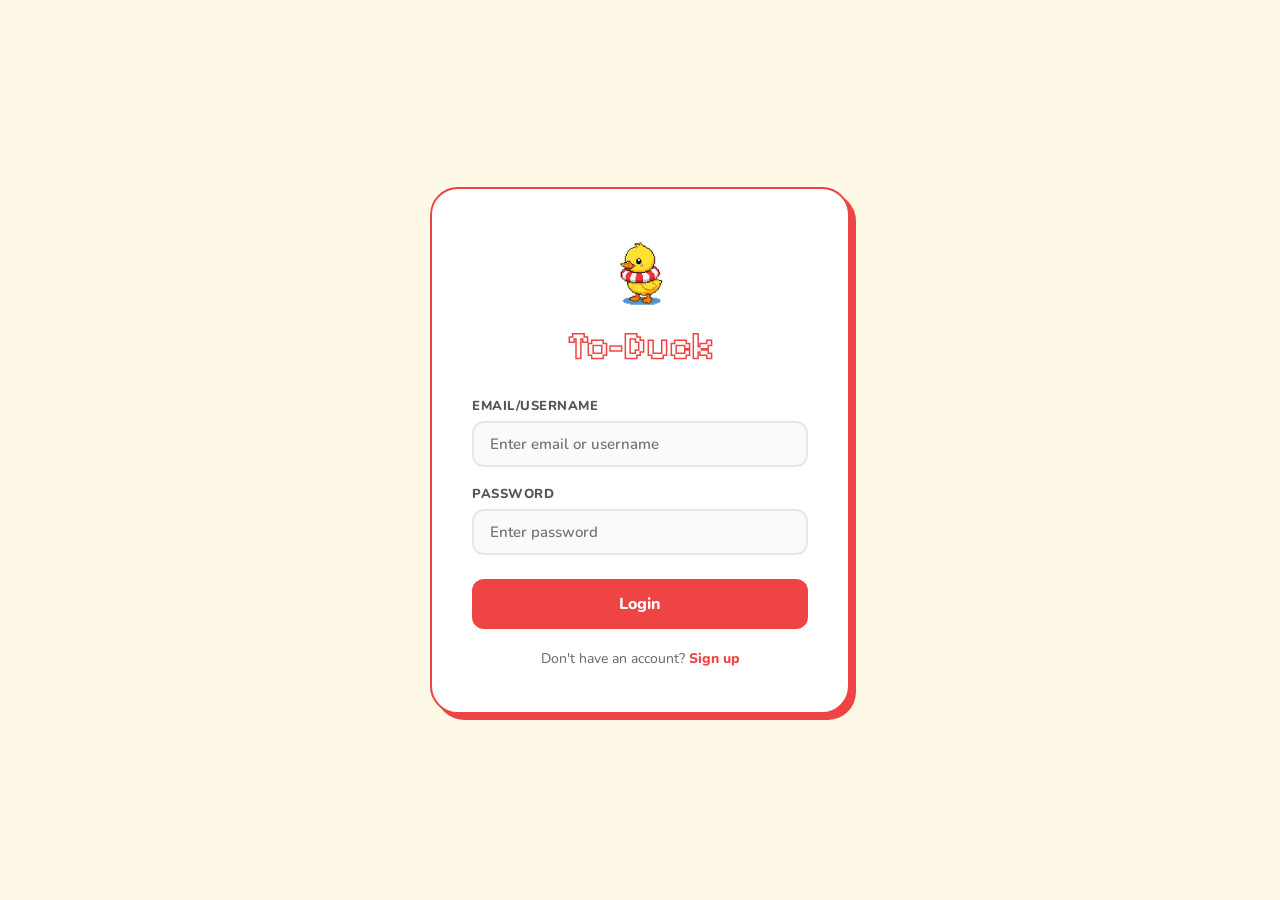
==== login.html @ 5637e09a "perbaiki code" ====
<!DOCTYPE html>
<html lang="id">
<head>
  <meta charset="UTF-8">
  <meta name="viewport" content="width=device-width, initial-scale=1.0">
  <title>To-Duck – Login</title>
  <link rel="stylesheet" href="style.css">
</head>
<body class="auth-page">

  <div class="auth-card" id="auth-card">
    <div class="auth-logo">
      <!-- Ganti emoji dengan asset bebek jika ingin menggunakan gambar -->
      <!-- <img src="../assets/duck.png" width="80" height="80" alt="To-Duck Mascot"> -->
      <img src="assets/duck.png" width="80" height="80" alt="To-Duck Mascot" onerror="this.outerHTML='<div class=\'duck-emoji\'>🐥</div>'">
      <span class="auth-title">To-Duck</span>
    </div>

    <!-- LOGIN FORM -->
    <div id="login-form">
      <div class="form-group">
        <label>Email/Username</label>
        <input type="text" class="form-input" id="login-email" placeholder="Enter email or username">
      </div>
      <div class="form-group">
        <label>Password</label>
        <input type="password" class="form-input" id="login-pass" placeholder="Enter password">
      </div>
      <button class="btn-primary" onclick="doLogin()">Login</button>
      <div class="auth-footer">
        Don't have an account? <span class="auth-link" onclick="showRegister()">Sign up</span>
      </div>
    </div>

    <!-- REGISTER FORM -->
    <div id="register-form" style="display:none;">
      <div class="form-group">
        <label>Full Name</label>
        <input type="text" class="form-input" id="reg-name" placeholder="Enter full name">
      </div>
      <div class="form-group">
        <label>Email</label>
        <input type="email" class="form-input" id="reg-email" placeholder="Enter email">
      </div>
      <div class="form-group">
        <label>Password</label>
        <input type="password" class="form-input" id="reg-pass" placeholder="Create password">
      </div>
      <div class="form-group">
        <label>Confirm Password</label>
        <input type="password" class="form-input" id="reg-pass2" placeholder="Confirm password">
      </div>
      <button class="btn-primary" onclick="doRegister()">Sign up</button>
      <div class="auth-footer">
        Already have an account? <span class="auth-link" onclick="showLogin()">Login</span>
      </div>
    </div>
  </div>

  <div class="toast" id="toast"></div>

  <script>
    function showToast(msg) {
      const t = document.getElementById('toast');
      t.textContent = msg;
      t.classList.add('show');
      setTimeout(() => t.classList.remove('show'), 2500);
    }

    function showRegister() {
      document.getElementById('login-form').style.display = 'none';
      document.getElementById('register-form').style.display = 'block';
    }

    function showLogin() {
      document.getElementById('register-form').style.display = 'none';
      document.getElementById('login-form').style.display = 'block';
    }

    function doLogin() {
      const email = document.getElementById('login-email').value.trim();
      const pass  = document.getElementById('login-pass').value.trim();
      if (!email || !pass) { showToast('Please fill in all fields.'); return; }
      const users = JSON.parse(localStorage.getItem('toduck_users') || '[]');
      const user  = users.find(u => (u.email === email || u.username === email) && u.password === pass);
      if (!user && users.length > 0) { showToast('Invalid email or password.'); return; }
      const activeUser = user || { name: email, email: email, username: email };
      localStorage.setItem('toduck_active', JSON.stringify(activeUser));
      showToast('Login successful.');
      setTimeout(() => window.location.href = 'index.html', 800);
    }

    function doRegister() {
      const name  = document.getElementById('reg-name').value.trim();
      const email = document.getElementById('reg-email').value.trim();
      const pass  = document.getElementById('reg-pass').value.trim();
      const pass2 = document.getElementById('reg-pass2').value.trim();
      if (!name || !email || !pass || !pass2) { showToast('Please fill in all fields.'); return; }
      if (pass !== pass2) { showToast('Passwords do not match.'); return; }
      const users = JSON.parse(localStorage.getItem('toduck_users') || '[]');
      if (users.find(u => u.email === email)) { showToast('This email is already registered.'); return; }
      const newUser = { name, email, username: email, password: pass };
      users.push(newUser);
      localStorage.setItem('toduck_users', JSON.stringify(users));
      localStorage.setItem('toduck_active', JSON.stringify(newUser));
      showToast('Your account has been created successfully!');
      setTimeout(() => window.location.href = 'index.html', 800);
    }

    document.addEventListener('keydown', e => {
      if (e.key === 'Enter') {
        const regVisible = document.getElementById('register-form').style.display !== 'none';
        if (regVisible) doRegister(); else doLogin();
      }
    });

    if (localStorage.getItem('toduck_active')) {
      window.location.href = 'index.html';
    }
  </script>
</body>
</html>
---- style.css ----
/* css/style.css */

@import url('https://fonts.googleapis.com/css2?family=Fredoka+One&family=Nunito:wght@400;600;700;800;900&family=Pixelify+Sans:wght@400;700&display=swap');

:root {
  --yellow: #FDE047;
  --yellow-dark: #EED241;
  --yellow-light: #FEF9E7;
  --red: #EF4444;
  --red-dark: #DC2626;
  --orange: #F97316;
  --orange-light: #FDBA74;
  --blue: #3B82F6;
  --blue-light: #93C5FD;
  --white: #FFFFFF;
  --black: #111111;
  --grey: #A3A3A3;
  --grey-light: #F3F4F6;
  --sidebar-w: 230px;
  --radius: 20px;
  --border: 2px solid var(--red);
}

* { margin: 0; padding: 0; box-sizing: border-box; }

body {
  font-family: 'Nunito', sans-serif;
  background: var(--yellow-light);
  min-height: 100vh;
  display: flex;
  overflow-y: auto;
}

/* ── SIDEBAR ── */
.sidebar {
  width: var(--sidebar-w);
  background: var(--yellow);
  display: flex;
  flex-direction: column;
  flex-shrink: 0;
  z-index: 20;
  border-right: 2px solid rgba(231,55,63,0.15);
  transition: width 0.3s ease;
}

.sidebar.collapsed {
  width: 76px;
}

.sidebar.collapsed .logo-text,
.sidebar.collapsed .nav-text,
.sidebar.collapsed #sidebar-name {
  display: none;
}

.sidebar.collapsed .logo-area {
  padding: 22px 0 10px;
  justify-content: center;
}

.sidebar.collapsed .nav-item {
  justify-content: center;
  padding: 13px 0;
}

.sidebar.collapsed .profile-btn {
  justify-content: center;
}

.logo-area {
  padding: 22px 20px 10px;
  display: flex;
  align-items: center;
  gap: 10px;
}

.logo-duck { font-size: 32px; }

.logo-text {
  font-family: 'Pixelify Sans', monospace;
  font-size: 22px;
  color: #fff;
  font-weight: 700;
  -webkit-text-stroke: 1.2px var(--red);
  text-shadow: 2px 2px 0 #fff, -1px -1px 0 #fff;
  letter-spacing: 1px;
}

.nav {
  list-style: none;
  margin-top: 14px;
  flex: 1;
}

.nav-item {
  display: flex;
  align-items: center;
  gap: 12px;
  padding: 13px 20px;
  font-weight: 700;
  font-size: 14px;
  color: var(--black);
  cursor: pointer;
  transition: background .15s;
  border-left: 4px solid transparent;
}

.nav-item svg { flex-shrink: 0; opacity: .7; }

.nav-item:hover { background: var(--yellow-dark); }

.nav-item.active {
  background: var(--yellow-dark);
  border-left-color: var(--red);
  color: var(--red);
}

.nav-item.active svg { opacity: 1; stroke: var(--red); }

.sidebar-bottom {
  padding: 16px 20px;
  display: flex;
  flex-direction: column;
  gap: 10px;
  border-top: 2px dashed rgba(0,0,0,.1);
}

.profile-btn {
  display: flex;
  align-items: center;
  gap: 10px;
  cursor: pointer;
  padding: 8px 10px;
  border-radius: 12px;
  transition: background .15s;
  font-weight: 700;
  font-size: 13px;
  color: var(--black);
}

.profile-btn:hover { background: var(--yellow-dark); }

.avatar {
  width: 34px;
  height: 34px;
  background: var(--red);
  border-radius: 50%;
  display: flex;
  align-items: center;
  justify-content: center;
  color: #fff;
  font-size: 16px;
  border: 2px solid #991B1B;
  box-shadow: inset 0 0 0 2px #fff;
  flex-shrink: 0;
}

/* ── MAIN ── */
.main {
  flex: 1;
  display: flex;
  flex-direction: column;
}

/* ── WIDGET ── */
.widget {
  background: #fff;
  border: var(--border);
  border-radius: var(--radius);
  overflow: hidden;
}

/* ── PAGE VISIBILITY ── */
.page { display: none; width: 100%; height: 100%; overflow-y: auto; }
.page.active { display: flex; flex-direction: column; }

/* ==============================
   LOGIN PAGE
   ============================== */
body.auth-page {
  justify-content: center;
  align-items: center;
  background: var(--yellow-light);
}

.auth-card {
  background: #fff;
  border: var(--border);
  border-radius: 28px;
  width: 420px;
  padding: 44px 40px;
  box-shadow: 6px 6px 0 var(--red);
}

.auth-logo {
  text-align: center;
  margin-bottom: 28px;
}

.auth-logo .duck-emoji { font-size: 52px; }

.auth-logo .auth-title {
  font-family: 'Pixelify Sans', monospace;
  font-size: 38px;
  font-weight: 700;
  color: #fff;
  -webkit-text-stroke: 1.5px var(--red);
  text-shadow: 2px 2px 0 #fff;
  display: block;
  margin-top: 4px;
}

.form-group {
  display: flex;
  flex-direction: column;
  gap: 6px;
  margin-bottom: 18px;
}

.form-group label {
  font-weight: 800;
  font-size: 13px;
  color: #555;
  text-transform: uppercase;
  letter-spacing: .5px;
}

.form-input {
  padding: 12px 16px;
  border: 2px solid #E5E7EB;
  border-radius: 12px;
  font-size: 15px;
  font-family: 'Nunito', sans-serif;
  outline: none;
  transition: border-color .2s;
  background: var(--yellow-light);
}

.form-input:focus { border-color: var(--red); background: #fff; }

.btn-primary {
  width: 100%;
  padding: 14px;
  background: var(--red);
  color: #fff;
  border: none;
  border-radius: 12px;
  font-weight: 800;
  font-size: 16px;
  font-family: 'Nunito', sans-serif;
  cursor: pointer;
  transition: background .2s, transform .1s;
  margin-top: 6px;
}

.btn-primary:hover { background: var(--red-dark); }
.btn-primary:active { transform: scale(.98); }

.auth-footer {
  margin-top: 20px;
  text-align: center;
  font-size: 14px;
  color: #666;
}

.auth-link { color: var(--red); font-weight: 800; text-decoration: none; cursor: pointer; }
.auth-link:hover { text-decoration: underline; }

/* ==============================
   DASHBOARD PAGE
   ============================== */
.dashboard-grid {
  display: grid;
  grid-template-columns: minmax(320px, 420px) 1fr;
  grid-template-rows: auto 1fr;
  gap: 28px;
  padding: 32px 40px;
  flex: 1;
}

/* Calendar */
.cal-header {
  background: var(--red);
  color: #fff;
  padding: 16px 24px;
  font-size: 20px;
  font-weight: 800;
  letter-spacing: 2px;
  display: flex;
  justify-content: space-between;
  align-items: center;
}

.cal-nav { background: none; border: none; color: #fff; font-size: 20px; cursor: pointer; padding: 0 4px; }

.cal-body { padding: 16px 20px 20px; }

.cal-days-row, .cal-week {
  display: grid;
  grid-template-columns: repeat(7, 1fr);
  text-align: center;
}

.cal-days-row {
  color: var(--red);
  font-weight: 800;
  font-size: 12px;
  padding-bottom: 10px;
  border-bottom: 2px solid var(--red);
  margin-bottom: 4px;
}

.cal-week { border-bottom: 1.5px solid #fee2e2; padding: 8px 0; }
.cal-week:last-child { border-bottom: none; }

.cal-cell {
  font-size: 13px;
  font-weight: 700;
  color: #333;
  padding: 4px 2px;
  border-radius: 50%;
  cursor: pointer;
  transition: background .15s;
  line-height: 24px;
  width: 28px;
  height: 28px;
  margin: 0 auto;
  display: flex;
  align-items: center;
  justify-content: center;
}

.cal-cell:hover { background: #fee2e2; }
.cal-cell.sun { color: var(--red); }
.cal-cell.muted { color: var(--grey); }
.cal-cell.today { background: var(--red); color: #fff !important; border-radius: 50%; }
.cal-cell.selected { background: var(--yellow); border-radius: 50%; }
.cal-cell.today.selected { background: var(--red); color: #fff !important; }

/* Task Widget */
.task-widget-header {
  padding: 20px 28px 14px;
  border-bottom: var(--border);
  display: flex;
  justify-content: space-between;
  align-items: center;
}

.task-widget-date {
  font-size: 22px;
  font-weight: 900;
  color: var(--red);
}

.btn-add-sm {
  background: var(--red);
  color: #fff;
  border: none;
  border-radius: 10px;
  padding: 8px 16px;
  font-weight: 800;
  font-size: 13px;
  font-family: 'Nunito', sans-serif;
  cursor: pointer;
  display: flex;
  align-items: center;
  gap: 6px;
  transition: background .15s;
}

.btn-add-sm:hover { background: var(--red-dark); }

.task-list-body {
  padding: 16px 28px;
  display: flex;
  flex-direction: column;
  gap: 14px;
  max-height: 260px;
  overflow-y: auto;
}

.task-row {
  display: flex;
  align-items: center;
  gap: 14px;
}

.task-time {
  color: var(--red);
  font-weight: 800;
  font-size: 14px;
  width: 52px;
  flex-shrink: 0;
}

.task-bar {
  width: 5px;
  height: 26px;
  background: var(--blue-light);
  border-radius: 4px;
  flex-shrink: 0;
}

.task-name-text {
  flex: 1;
  font-weight: 700;
  font-size: 15px;
  color: #333;
}

.task-name-text.done { text-decoration: line-through; color: var(--grey); }

.task-check {
  width: 26px;
  height: 26px;
  border: 2px solid var(--red);
  border-radius: 8px;
  cursor: pointer;
  display: flex;
  align-items: center;
  justify-content: center;
  flex-shrink: 0;
  transition: background .15s;
}

.task-check.checked { background: var(--red); }
.task-check.checked::after { content: '✓'; color: #fff; font-size: 14px; font-weight: 900; }

.task-delete {
  background: none;
  border: none;
  cursor: pointer;
  color: var(--grey);
  font-size: 16px;
  padding: 0 4px;
  opacity: 0;
  transition: opacity .15s;
}

.task-row:hover .task-delete { opacity: 1; }

/* Pomodoro mini widget */
.pomo-mini {
  display: flex;
  flex-direction: column;
  align-items: center;
  justify-content: center;
  padding: 24px;
  position: relative;
  cursor: pointer;
}

.pomo-mini-expand {
  position: absolute;
  top: 14px;
  right: 14px;
  background: none;
  border: none;
  cursor: pointer;
  color: #555;
  font-size: 18px;
}

.pomo-ring {
  width: 190px;
  height: 190px;
  border-radius: 50%;
  background: repeating-conic-gradient(var(--yellow) 0deg, var(--yellow) 4deg, transparent 4deg, transparent 6deg);
  display: flex;
  align-items: center;
  justify-content: center;
  position: relative;
  margin-bottom: 20px;
}

.pomo-ring::before {
  content: '';
  position: absolute;
  width: 152px;
  height: 152px;
  background: #fff;
  border-radius: 50%;
}

.pomo-time {
  position: relative;
  z-index: 1;
  font-size: 34px;
  font-weight: 800;
  color: var(--black);
  letter-spacing: 1px;
}

.pomo-controls {
  display: flex;
  align-items: center;
  gap: 14px;
}

.btn-pomo-play {
  width: 46px;
  height: 46px;
  background: var(--orange);
  border-radius: 50%;
  border: none;
  cursor: pointer;
  display: flex;
  align-items: center;
  justify-content: center;
  box-shadow: 0 3px 8px rgba(249,115,22,.3);
}

.btn-pomo-play::after {
  content: '';
  width: 0; height: 0;
  border-top: 9px solid transparent;
  border-bottom: 9px solid transparent;
  border-left: 14px solid #fff;
  margin-left: 3px;
}

.btn-pomo-play.paused::after {
  content: '⏸';
  border: none;
  color: #fff;
  font-size: 18px;
  margin-left: 0;
}

.btn-pomo-reset {
  width: 34px;
  height: 34px;
  background: var(--orange-light);
  border-radius: 50%;
  border: none;
  cursor: pointer;
  color: #fff;
  font-size: 18px;
  font-weight: 900;
}

/* Duck area */
.duck-area {
  position: relative;
  display: flex;
  justify-content: flex-end;
  align-items: flex-end;
  padding: 10px 20px 20px 0;
}

.duck-speech {
  position: absolute;
  top: 20px;
  left: 20px;
  background: #fff;
  border: 2px solid var(--blue-light);
  border-radius: 20px;
  padding: 12px 18px;
  font-weight: 700;
  font-size: 14px;
  color: #333;
  max-width: 200px;
  box-shadow: 3px 3px 0 rgba(147,197,253,.4);
}

.duck-speech::after {
  content: '';
  position: absolute;
  bottom: -12px;
  right: 30px;
  width: 12px;
  height: 12px;
  background: #fff;
  border-right: 2px solid var(--blue-light);
  border-bottom: 2px solid var(--blue-light);
  transform: rotate(45deg);
}

.duck-img { font-size: 80px; filter: drop-shadow(0 4px 8px rgba(0,0,0,.15)); }

/* ==============================
   TO-DO LIST PAGE
   ============================== */
.todo-page { padding: 32px 40px; flex: 1; overflow-y: auto; }

.todo-page-header {
  display: flex;
  justify-content: space-between;
  align-items: center;
  margin-bottom: 28px;
}

.todo-page-title {
  font-size: 28px;
  font-weight: 900;
  color: var(--black);
}

.todo-page-title span { color: var(--red); }

.project-tabs {
  display: flex;
  gap: 10px;
  margin-bottom: 24px;
  flex-wrap: wrap;
}

.project-tab {
  padding: 8px 18px;
  border-radius: 30px;
  border: 2px solid var(--red);
  font-weight: 800;
  font-size: 13px;
  cursor: pointer;
  transition: all .15s;
  background: #fff;
  color: var(--red);
}

.project-tab:hover, .project-tab.active {
  background: var(--red);
  color: #fff;
}

.btn-new-project {
  padding: 8px 16px;
  border-radius: 30px;
  border: 2px dashed var(--grey);
  font-weight: 700;
  font-size: 13px;
  cursor: pointer;
  background: transparent;
  color: var(--grey);
  font-family: 'Nunito', sans-serif;
  transition: all .15s;
}

.btn-new-project:hover { border-color: var(--red); color: var(--red); }

/* Section groups */
.todo-section { margin-bottom: 28px; }

.todo-section-label {
  font-size: 13px;
  font-weight: 900;
  color: var(--grey);
  text-transform: uppercase;
  letter-spacing: 1px;
  margin-bottom: 12px;
  display: flex;
  align-items: center;
  gap: 10px;
}

.todo-section-label::after {
  content: '';
  flex: 1;
  height: 1.5px;
  background: #E5E7EB;
}

.todo-item {
  display: flex;
  align-items: center;
  gap: 14px;
  padding: 13px 18px;
  background: #fff;
  border: 2px solid #F3F4F6;
  border-radius: 14px;
  margin-bottom: 10px;
  transition: border-color .15s, box-shadow .15s;
}

.todo-item:hover {
  border-color: var(--red);
  box-shadow: 0 2px 8px rgba(239,68,68,.1);
}

.todo-check {
  width: 22px;
  height: 22px;
  border: 2px solid var(--red);
  border-radius: 6px;
  cursor: pointer;
  display: flex;
  align-items: center;
  justify-content: center;
  flex-shrink: 0;
  transition: background .15s;
}

.todo-check.done { background: var(--red); }
.todo-check.done::after { content: '✓'; color: #fff; font-size: 12px; font-weight: 900; }

.todo-item-text { flex: 1; font-weight: 700; font-size: 14px; color: #333; }
.todo-item-text.done { text-decoration: line-through; color: var(--grey); }

.todo-item-time {
  font-size: 12px;
  color: var(--grey);
  font-weight: 600;
}

.todo-item-project {
  font-size: 11px;
  padding: 3px 10px;
  border-radius: 20px;
  font-weight: 800;
}

.todo-delete {
  background: none;
  border: none;
  cursor: pointer;
  color: var(--grey);
  font-size: 16px;
  opacity: 0;
  transition: opacity .15s;
}

.todo-item:hover .todo-delete { opacity: 1; }

.btn-add-todo {
  width: 100%;
  padding: 13px;
  background: transparent;
  border: 2px dashed #D1D5DB;
  border-radius: 14px;
  font-weight: 700;
  font-size: 14px;
  font-family: 'Nunito', sans-serif;
  color: var(--grey);
  cursor: pointer;
  transition: all .15s;
  display: flex;
  align-items: center;
  justify-content: center;
  gap: 8px;
}

.btn-add-todo:hover { border-color: var(--red); color: var(--red); background: #fff5f5; }

/* ==============================
   POMODORO FULL PAGE
   ============================== */
.pomo-page {
  flex: 1;
  display: flex;
  justify-content: center;
  align-items: flex-start;
  padding: 32px 40px;
  overflow-y: auto;
}

.pomo-full-card {
  background: #fff;
  border: var(--border);
  border-radius: var(--radius);
  width: 100%;
  max-width: 700px;
  padding: 48px 60px;
  display: flex;
  flex-direction: column;
  align-items: center;
  position: relative;
}

.pomo-tabs {
  display: flex;
  gap: 8px;
  margin-bottom: 36px;
  background: var(--yellow-light);
  padding: 6px;
  border-radius: 30px;
  border: 2px solid var(--yellow-dark);
}

.pomo-tab {
  padding: 8px 22px;
  border-radius: 24px;
  font-weight: 800;
  font-size: 13px;
  cursor: pointer;
  border: none;
  background: transparent;
  font-family: 'Nunito', sans-serif;
  color: #777;
  transition: all .15s;
}

.pomo-tab.active { background: var(--red); color: #fff; }

.pomo-big-ring {
  width: 260px;
  height: 260px;
  border-radius: 50%;
  background: repeating-conic-gradient(var(--yellow) 0deg, var(--yellow) 4deg, transparent 4deg, transparent 6deg);
  display: flex;
  align-items: center;
  justify-content: center;
  position: relative;
  margin-bottom: 28px;
}

.pomo-big-ring::before {
  content: '';
  position: absolute;
  width: 210px;
  height: 210px;
  background: #fff;
  border-radius: 50%;
}

.pomo-big-time {
  position: relative;
  z-index: 1;
  font-size: 62px;
  font-weight: 800;
  color: var(--black);
  letter-spacing: 2px;
}

.pomo-big-controls {
  display: flex;
  align-items: center;
  gap: 18px;
  margin-bottom: 36px;
}

.btn-pomo-big-play {
  width: 72px;
  height: 72px;
  background: var(--orange);
  border-radius: 50%;
  border: none;
  cursor: pointer;
  display: flex;
  align-items: center;
  justify-content: center;
  box-shadow: 0 4px 12px rgba(249,115,22,.3);
  transition: transform .1s;
}

.btn-pomo-big-play:active { transform: scale(.94); }

.btn-pomo-big-play::after {
  content: '';
  width: 0; height: 0;
  border-top: 13px solid transparent;
  border-bottom: 13px solid transparent;
  border-left: 20px solid #fff;
  margin-left: 5px;
}

.btn-pomo-big-play.paused::after {
  content: '⏸';
  border: none;
  color: #fff;
  font-size: 26px;
  margin-left: 0;
}

.btn-pomo-big-reset {
  width: 52px;
  height: 52px;
  background: var(--orange-light);
  border-radius: 50%;
  border: none;
  cursor: pointer;
  color: #fff;
  font-size: 26px;
  font-weight: 900;
  display: flex;
  align-items: center;
  justify-content: center;
}

/* Duck bubble in pomo */
.pomo-duck-area {
  display: flex;
  align-items: flex-end;
  gap: 12px;
  margin-bottom: 36px;
}

.pomo-duck-emoji { font-size: 52px; }

.pomo-thought {
  background: #fff;
  border: 2px solid var(--blue-light);
  border-radius: 20px;
  padding: 10px 18px;
  font-weight: 700;
  font-size: 14px;
  color: #333;
  position: relative;
  max-width: 200px;
  text-align: center;
}

.pomo-thought::before {
  content: '';
  position: absolute;
  left: -12px;
  bottom: 14px;
  width: 12px;
  height: 12px;
  background: #fff;
  border-left: 2px solid var(--blue-light);
  border-bottom: 2px solid var(--blue-light);
  transform: rotate(45deg);
}

/* Task picker in pomo */
.pomo-tasks-area {
  width: 100%;
  border-top: 2px dashed #E5E7EB;
  padding-top: 28px;
}

.pomo-tasks-label {
  font-weight: 900;
  font-size: 16px;
  color: var(--black);
  margin-bottom: 14px;
}

.pomo-task-pick {
  display: flex;
  align-items: center;
  gap: 12px;
  padding: 12px 16px;
  background: var(--yellow-light);
  border: 2px solid transparent;
  border-radius: 12px;
  cursor: pointer;
  margin-bottom: 8px;
  transition: all .15s;
  font-weight: 700;
  font-size: 14px;
}

.pomo-task-pick:hover { border-color: var(--red); background: #fff; }
.pomo-task-pick.selected { border-color: var(--red); background: #fff5f5; }

.pomo-task-dot {
  width: 10px;
  height: 10px;
  border-radius: 50%;
  background: var(--grey);
  flex-shrink: 0;
}

.pomo-task-pick.selected .pomo-task-dot { background: var(--red); }

/* ==============================
   SETTINGS PAGE
   ============================== */
.settings-page {
  flex: 1;
  padding: 32px 40px;
  overflow-y: auto;
}

.settings-title {
  font-size: 26px;
  font-weight: 900;
  color: var(--black);
  margin-bottom: 28px;
}

.settings-section {
  background: #fff;
  border: var(--border);
  border-radius: var(--radius);
  padding: 28px 32px;
  margin-bottom: 20px;
}

.settings-section-title {
  font-size: 15px;
  font-weight: 900;
  color: var(--red);
  text-transform: uppercase;
  letter-spacing: 1px;
  margin-bottom: 20px;
  padding-bottom: 12px;
  border-bottom: 2px dashed #fee2e2;
}

.settings-row {
  display: flex;
  flex-direction: column;
  gap: 6px;
  margin-bottom: 18px;
}

.settings-row:last-child { margin-bottom: 0; }

.settings-row label {
  font-weight: 800;
  font-size: 13px;
  color: #555;
  text-transform: uppercase;
  letter-spacing: .4px;
}

.settings-input {
  padding: 11px 16px;
  border: 2px solid #E5E7EB;
  border-radius: 12px;
  font-size: 15px;
  font-family: 'Nunito', sans-serif;
  outline: none;
  transition: border-color .2s;
  background: var(--yellow-light);
  max-width: 400px;
}

.settings-input:focus { border-color: var(--red); background: #fff; }

.btn-save {
  padding: 11px 28px;
  background: var(--red);
  color: #fff;
  border: none;
  border-radius: 12px;
  font-weight: 800;
  font-size: 14px;
  font-family: 'Nunito', sans-serif;
  cursor: pointer;
  transition: background .15s;
  margin-top: 6px;
}

.btn-save:hover { background: var(--red-dark); }

.btn-logout {
  padding: 11px 28px;
  background: transparent;
  color: var(--red);
  border: 2px solid var(--red);
  border-radius: 12px;
  font-weight: 800;
  font-size: 14px;
  font-family: 'Nunito', sans-serif;
  cursor: pointer;
  transition: all .15s;
}

.btn-logout:hover { background: var(--red); color: #fff; }

/* ==============================
   MODAL (Add Task / Add Project)
   ============================== */
.modal-overlay {
  display: none;
  position: fixed;
  inset: 0;
  background: rgba(0,0,0,.35);
  z-index: 100;
  justify-content: center;
  align-items: center;
}

.modal-overlay.open { display: flex; }

.modal-card {
  background: #fff;
  border: var(--border);
  border-radius: var(--radius);
  padding: 32px;
  width: 420px;
  box-shadow: 6px 6px 0 var(--red);
  animation: popIn .2s ease;
}

@keyframes popIn {
  from { transform: scale(.9); opacity: 0; }
  to { transform: scale(1); opacity: 1; }
}

.modal-title {
  font-size: 20px;
  font-weight: 900;
  color: var(--black);
  margin-bottom: 20px;
}

.modal-input {
  width: 100%;
  padding: 12px 16px;
  border: 2px solid #E5E7EB;
  border-radius: 12px;
  font-size: 15px;
  font-family: 'Nunito', sans-serif;
  outline: none;
  transition: border-color .2s;
  margin-bottom: 14px;
}

.modal-input:focus { border-color: var(--red); }

.modal-row {
  display: flex;
  gap: 10px;
  margin-bottom: 14px;
}

.modal-row .modal-input { margin-bottom: 0; }

.modal-actions {
  display: flex;
  justify-content: flex-end;
  gap: 10px;
  margin-top: 8px;
}

.btn-cancel {
  padding: 10px 22px;
  background: #F3F4F6;
  border: none;
  border-radius: 10px;
  font-weight: 700;
  font-size: 14px;
  font-family: 'Nunito', sans-serif;
  cursor: pointer;
  color: #555;
}

.btn-cancel:hover { background: #E5E7EB; }

.select-input {
  width: 100%;
  padding: 12px 16px;
  border: 2px solid #E5E7EB;
  border-radius: 12px;
  font-size: 15px;
  font-family: 'Nunito', sans-serif;
  outline: none;
  background: #fff;
  margin-bottom: 14px;
  cursor: pointer;
}

.select-input:focus { border-color: var(--red); }

/* Color dot badges */
.color-dot {
  display: inline-block;
  width: 10px;
  height: 10px;
  border-radius: 50%;
  margin-right: 6px;
}

/* Scrollbar */
::-webkit-scrollbar { width: 6px; }
::-webkit-scrollbar-track { background: transparent; }
::-webkit-scrollbar-thumb { background: #E5E7EB; border-radius: 3px; }

/* Toast
.toast {
  position: fixed;
  box-shadow: 0 8px 20px rgba(0,0,0,0.2);
  top: 20px;
  left: 50%;
  transform: translate(-50%, -100px);
  background: var(--black);
  color: #fff;
  padding: 14px 28px;
  border-radius: 999px;
  font-weight: 600;
  font-size: 14px;
  z-index: 999;
  opacity: 0;
  transition: all .4s ease;
}

.toast.show {
  transform: translate(-50%, 0);
  opacity: 1;
} */

/* ── TODO-SPECIFIC STYLES ── */

    /* ── TODO-SPECIFIC STYLES ── */
    .todo-layout {
      display: flex;
      flex: 1;
      height: 100vh;
      overflow: hidden;
      background: #FEF9E7;
    }

    /* LEFT PANEL – Project sidebar */
    .project-panel {
      width: 220px;
      background: #fff;
      border-right: 2px solid #fee2e2;
      display: flex;
      flex-direction: column;
      padding: 24px 0;
      flex-shrink: 0;
    }

    .project-panel-title {
      font-family: 'Nunito', sans-serif;
      font-size: 11px;
      font-weight: 900;
      color: #A3A3A3;
      text-transform: uppercase;
      letter-spacing: 1.5px;
      padding: 0 20px 12px;
      border-bottom: 2px dashed #fee2e2;
      margin-bottom: 8px;
    }

    .proj-item {
      display: flex;
      align-items: center;
      gap: 10px;
      padding: 10px 20px;
      font-family: 'Nunito', sans-serif;
      font-weight: 700;
      font-size: 14px;
      color: #444;
      cursor: pointer;
      border-left: 3px solid transparent;
      transition: all .15s;
    }

    .proj-item:hover {
      background: #FEF9E7;
      color: #EF4444;
    }

    .proj-item.active {
      background: #fff5f5;
      color: #EF4444;
      border-left-color: #EF4444;
    }

    .proj-dot {
      width: 10px;
      height: 10px;
      border-radius: 50%;
      flex-shrink: 0;
    }

    .proj-count {
      margin-left: auto;
      background: #F3F4F6;
      color: #888;
      font-size: 11px;
      font-weight: 800;
      border-radius: 20px;
      padding: 1px 8px;
    }

    .proj-item.active .proj-count {
      background: #fee2e2;
      color: #EF4444;
    }

    .btn-new-proj {
      margin: 12px 16px 0;
      padding: 9px 14px;
      background: transparent;
      border: 2px dashed #D1D5DB;
      border-radius: 12px;
      font-family: 'Nunito', sans-serif;
      font-weight: 700;
      font-size: 13px;
      color: #A3A3A3;
      cursor: pointer;
      display: flex;
      align-items: center;
      gap: 8px;
      transition: all .15s;
    }

    .btn-new-proj:hover {
      border-color: #EF4444;
      color: #EF4444;
      background: #fff5f5;
    }

    /* MAIN TODO AREA */
    .todo-main {
      flex: 1;
      display: flex;
      flex-direction: column;
      overflow: hidden;
    }

    .todo-topbar {
      padding: 24px 36px 0;
      display: flex;
      align-items: center;
      justify-content: space-between;
      flex-shrink: 0;
    }

    .todo-page-heading {
      font-family: 'Fredoka One', cursive;
      font-size: 32px;
      color: #111;
      letter-spacing: .5px;
    }

    .todo-page-heading span {
      color: #EF4444;
    }

    .topbar-actions {
      display: flex;
      gap: 10px;
      align-items: center;
    }

    .view-toggle {
      display: flex;
      background: #fff;
      border: 2px solid #E5E7EB;
      border-radius: 10px;
      overflow: hidden;
    }

    .view-btn {
      padding: 8px 14px;
      border: none;
      background: transparent;
      font-family: 'Nunito', sans-serif;
      font-weight: 700;
      font-size: 13px;
      color: #888;
      cursor: pointer;
      transition: all .15s;
    }

    .view-btn.active {
      background: #EF4444;
      color: #fff;
    }

    .btn-add-task-main {
      padding: 10px 20px;
      background: #EF4444;
      color: #fff;
      border: none;
      border-radius: 12px;
      font-family: 'Nunito', sans-serif;
      font-weight: 800;
      font-size: 14px;
      cursor: pointer;
      display: flex;
      align-items: center;
      gap: 8px;
      transition: background .15s;
      box-shadow: 0 3px 8px rgba(239, 68, 68, .25);
    }

    .btn-add-task-main:hover {
      background: #DC2626;
    }

    /* FILTER BAR */
    .filter-bar {
      padding: 16px 36px 0;
      display: flex;
      gap: 8px;
      align-items: center;
      flex-shrink: 0;
    }

    .filter-chip {
      padding: 6px 16px;
      border-radius: 20px;
      border: 2px solid #E5E7EB;
      background: #fff;
      font-family: 'Nunito', sans-serif;
      font-weight: 700;
      font-size: 12px;
      color: #888;
      cursor: pointer;
      transition: all .15s;
    }

    .filter-chip:hover {
      border-color: #EF4444;
      color: #EF4444;
    }

    .filter-chip.active {
      background: #EF4444;
      color: #fff;
      border-color: #EF4444;
    }

    /* TASK CONTENT */
    .todo-content {
      flex: 1;
      overflow-y: auto;
      padding: 20px 36px 36px;
    }

    /* DATE GROUP HEADER */
    .date-group {
      margin-bottom: 28px;
    }

    .date-group-header {
      display: flex;
      align-items: center;
      gap: 12px;
      margin-bottom: 12px;
    }

    .date-group-label {
      font-family: 'Nunito', sans-serif;
      font-size: 12px;
      font-weight: 900;
      color: #A3A3A3;
      text-transform: uppercase;
      letter-spacing: 1.2px;
      white-space: nowrap;
    }

    .date-group-label.today-label {
      color: #EF4444;
    }

    .date-group-line {
      flex: 1;
      height: 1.5px;
      background: linear-gradient(to right, #E5E7EB, transparent);
    }

    .date-group-count {
      font-family: 'Nunito', sans-serif;
      font-size: 11px;
      font-weight: 800;
      color: #CCC;
    }

    /* TASK CARD */
    .task-card {
      display: flex;
      align-items: flex-start;
      gap: 14px;
      padding: 14px 18px;
      background: #fff;
      border: 2px solid #F3F4F6;
      border-radius: 16px;
      margin-bottom: 10px;
      transition: all .2s;
      cursor: default;
      position: relative;
    }

    .task-card:hover {
      border-color: #fca5a5;
      box-shadow: 0 4px 16px rgba(239, 68, 68, .08);
      transform: translateY(-1px);
    }

    .task-card.done-card {
      opacity: .65;
      background: #FAFAFA;
    }

    .task-card.done-card:hover {
      transform: none;
    }

    .task-checkbox-big {
      width: 22px;
      height: 22px;
      border: 2.5px solid #D1D5DB;
      border-radius: 7px;
      cursor: pointer;
      flex-shrink: 0;
      margin-top: 1px;
      display: flex;
      align-items: center;
      justify-content: center;
      transition: all .15s;
    }

    .task-checkbox-big:hover {
      border-color: #EF4444;
    }

    .task-checkbox-big.checked {
      background: #EF4444;
      border-color: #EF4444;
    }

    .task-checkbox-big.checked::after {
      content: '✓';
      color: #fff;
      font-size: 13px;
      font-weight: 900;
    }

    .task-card-body {
      flex: 1;
      min-width: 0;
    }

    .task-card-name {
      font-family: 'Nunito', sans-serif;
      font-weight: 800;
      font-size: 15px;
      color: #222;
      margin-bottom: 4px;
    }

    .task-card-name.done-text {
      text-decoration: line-through;
      color: #A3A3A3;
    }

    .task-card-desc {
      font-family: 'Nunito', sans-serif;
      font-size: 13px;
      color: #888;
      font-weight: 600;
      margin-bottom: 8px;
      white-space: nowrap;
      overflow: hidden;
      text-overflow: ellipsis;
    }

    .task-card-meta {
      display: flex;
      align-items: center;
      gap: 10px;
      flex-wrap: wrap;
    }

    .task-meta-pill {
      display: flex;
      align-items: center;
      gap: 5px;
      font-family: 'Nunito', sans-serif;
      font-size: 11px;
      font-weight: 800;
      padding: 3px 10px;
      border-radius: 20px;
    }

    .pill-time {
      background: #EFF6FF;
      color: #3B82F6;
    }

    .pill-reminder {
      background: #F0FDF4;
      color: #22C55E;
    }

    .pill-project {}

    .task-card-actions {
      display: flex;
      gap: 6px;
      opacity: 0;
      transition: opacity .15s;
      flex-shrink: 0;
    }

    .task-card:hover .task-card-actions {
      opacity: 1;
    }

    .action-btn {
      width: 30px;
      height: 30px;
      border: none;
      border-radius: 8px;
      cursor: pointer;
      font-size: 14px;
      display: flex;
      align-items: center;
      justify-content: center;
      transition: background .15s;
      background: #F3F4F6;
      color: #888;
    }

    .action-btn:hover {
      background: #FEE2E2;
      color: #EF4444;
    }

    .task-priority-bar {
      position: absolute;
      left: 0;
      top: 12px;
      bottom: 12px;
      width: 4px;
      border-radius: 0 4px 4px 0;
    }

    /* EMPTY STATE */
    .empty-state {
      text-align: center;
      padding: 60px 20px;
      color: #CCC;
    }

    .empty-state .empty-duck {
      font-size: 52px;
      margin-bottom: 12px;
    }

    .empty-state p {
      font-family: 'Nunito', sans-serif;
      font-size: 15px;
      font-weight: 700;
    }

    /* PROGRESS BAR */
    .project-progress {
      padding: 0 36px 0;
      margin-top: 4px;
      flex-shrink: 0;
    }

    .progress-info {
      display: flex;
      justify-content: space-between;
      font-family: 'Nunito', sans-serif;
      font-size: 12px;
      font-weight: 700;
      color: #A3A3A3;
      margin-bottom: 6px;
    }

    .progress-bar-bg {
      height: 6px;
      background: #F3F4F6;
      border-radius: 3px;
      overflow: hidden;
      margin-bottom: 16px;
    }

    .progress-bar-fill {
      height: 100%;
      background: linear-gradient(to right, #FDE047, #EF4444);
      border-radius: 3px;
      transition: width .5s ease;
    }

    /* ── ADD TASK MODAL ── */
    .modal-overlay {
      display: none;
      position: fixed;
      inset: 0;
      background: rgba(0, 0, 0, .4);
      z-index: 200;
      justify-content: center;
      align-items: center;
      backdrop-filter: blur(2px);
    }

    .modal-overlay.open {
      display: flex;
    }

    .modal-card {
      background: #fff;
      border: 2px solid #EF4444;
      border-radius: 24px;
      width: 500px;
      max-height: 90vh;
      overflow-y: auto;
      padding: 36px;
      box-shadow: 8px 8px 0 #EF4444;
      animation: popIn .2s ease;
    }

    @keyframes popIn {
      from {
        transform: scale(.92) translateY(16px);
        opacity: 0;
      }

      to {
        transform: scale(1) translateY(0);
        opacity: 1;
      }
    }

    .modal-header {
      display: flex;
      align-items: center;
      justify-content: space-between;
      margin-bottom: 24px;
    }

    .modal-title {
      font-family: 'Fredoka One', cursive;
      font-size: 24px;
      color: #111;
    }

    .modal-close {
      width: 32px;
      height: 32px;
      border: none;
      background: #F3F4F6;
      border-radius: 8px;
      cursor: pointer;
      font-size: 18px;
      color: #888;
      display: flex;
      align-items: center;
      justify-content: center;
      transition: all .15s;
    }

    .modal-close:hover {
      background: #FEE2E2;
      color: #EF4444;
    }

    .form-group {
      margin-bottom: 18px;
    }

    .form-label {
      display: flex;
      align-items: center;
      gap: 6px;
      font-family: 'Nunito', sans-serif;
      font-size: 12px;
      font-weight: 900;
      color: #888;
      text-transform: uppercase;
      letter-spacing: .6px;
      margin-bottom: 8px;
    }

    .optional-badge {
      font-size: 10px;
      padding: 1px 8px;
      background: #F3F4F6;
      color: #A3A3A3;
      border-radius: 20px;
      font-weight: 700;
      text-transform: none;
      letter-spacing: 0;
    }

    .form-input,
    .form-select,
    .form-textarea {
      width: 100%;
      padding: 11px 16px;
      border: 2px solid #E5E7EB;
      border-radius: 12px;
      font-family: 'Nunito', sans-serif;
      font-size: 15px;
      font-weight: 600;
      outline: none;
      transition: border-color .2s, box-shadow .2s;
      background: #FAFAFA;
      color: #222;
    }

    .form-input:focus,
    .form-select:focus,
    .form-textarea:focus {
      border-color: #EF4444;
      background: #fff;
      box-shadow: 0 0 0 3px rgba(239, 68, 68, .1);
    }

    .form-textarea {
      resize: vertical;
      min-height: 80px;
    }

    .form-row {
      display: flex;
      gap: 12px;
    }

    .form-row .form-group {
      flex: 1;
    }

    /* Reminder toggle */
    .reminder-row {
      display: flex;
      align-items: center;
      justify-content: space-between;
      padding: 12px 16px;
      background: #FAFAFA;
      border: 2px solid #E5E7EB;
      border-radius: 12px;
      margin-bottom: 10px;
    }

    .reminder-label {
      font-family: 'Nunito', sans-serif;
      font-weight: 700;
      font-size: 14px;
      color: #444;
      display: flex;
      align-items: center;
      gap: 8px;
    }

    .toggle-switch {
      position: relative;
      width: 44px;
      height: 24px;
      cursor: pointer;
    }

    .toggle-switch input {
      display: none;
    }

    .toggle-track {
      position: absolute;
      inset: 0;
      background: #E5E7EB;
      border-radius: 12px;
      transition: background .2s;
    }

    .toggle-switch input:checked~.toggle-track {
      background: #EF4444;
    }

    .toggle-knob {
      position: absolute;
      top: 3px;
      left: 3px;
      width: 18px;
      height: 18px;
      background: #fff;
      border-radius: 50%;
      box-shadow: 0 1px 4px rgba(0, 0, 0, .2);
      transition: transform .2s;
    }

    .toggle-switch input:checked~.toggle-knob {
      transform: translateX(20px);
    }

    .reminder-options {
      display: none;
      margin-top: 10px;
    }

    .reminder-options.visible {
      display: block;
    }

    .reminder-chips {
      display: flex;
      gap: 8px;
      flex-wrap: wrap;
    }

    .reminder-chip {
      padding: 6px 14px;
      border: 2px solid #E5E7EB;
      border-radius: 20px;
      font-family: 'Nunito', sans-serif;
      font-size: 12px;
      font-weight: 700;
      color: #888;
      cursor: pointer;
      transition: all .15s;
    }

    .reminder-chip:hover {
      border-color: #EF4444;
      color: #EF4444;
    }

    .reminder-chip.selected {
      background: #EF4444;
      color: #fff;
      border-color: #EF4444;
    }

    /* Project color picker */
    .color-options {
      display: flex;
      gap: 10px;
      flex-wrap: wrap;
    }

    .color-opt {
      width: 28px;
      height: 28px;
      border-radius: 50%;
      cursor: pointer;
      border: 3px solid transparent;
      transition: transform .15s, border-color .15s;
    }

    .color-opt:hover {
      transform: scale(1.15);
    }

    .color-opt.selected {
      border-color: #111;
      transform: scale(1.1);
    }

    .modal-actions {
      display: flex;
      justify-content: flex-end;
      gap: 10px;
      margin-top: 24px;
      padding-top: 20px;
      border-top: 2px dashed #F3F4F6;
    }

    .btn-cancel {
      padding: 11px 24px;
      background: #F3F4F6;
      border: none;
      border-radius: 12px;
      font-family: 'Nunito', sans-serif;
      font-weight: 700;
      font-size: 14px;
      color: #888;
      cursor: pointer;
      transition: background .15s;
    }

    .btn-cancel:hover {
      background: #E5E7EB;
    }

    .btn-submit {
      padding: 11px 28px;
      background: #EF4444;
      color: #fff;
      border: none;
      border-radius: 12px;
      font-family: 'Nunito', sans-serif;
      font-weight: 800;
      font-size: 14px;
      cursor: pointer;
      transition: background .15s;
      box-shadow: 0 3px 8px rgba(239, 68, 68, .3);
    }

    .btn-submit:hover {
      background: #DC2626;
    }

    /* Add Project modal */
    .project-modal-card {
      width: 380px;
    }

    /* TOAST
    .toast {
      position: fixed;
      bottom: 28px;
      right: 28px;
      background: #111;
      color: #fff;
      padding: 12px 22px;
      border-radius: 14px;
      font-family: 'Nunito', sans-serif;
      font-weight: 700;
      font-size: 14px;
      z-index: 999;
      transform: translateY(80px);
      opacity: 0;
      transition: all .3s;
    }

    .toast.show {
      transform: translateY(0);
      opacity: 1;
    } */

    /* BACK NAV */
    .back-nav {
      display: flex;
      align-items: center;
      gap: 8px;
      font-family: 'Nunito', sans-serif;
      font-weight: 700;
      font-size: 13px;
      color: #888;
      cursor: pointer;
      padding: 18px 36px 0;
      width: fit-content;
      transition: color .15s;
    }

    .back-nav:hover {
      color: #EF4444;
    }

    /* SCROLLBAR */
    ::-webkit-scrollbar {
      width: 5px;
    }

    ::-webkit-scrollbar-track {
      background: transparent;
    }

    ::-webkit-scrollbar-thumb {
      background: #E5E7EB;
      border-radius: 3px;
    }
  

/* ── POMO-SPECIFIC STYLES ── */

    :root {
      --yellow: #FDE047;
      --yellow-dark: #EED241;
      --yellow-light: #FEF9E7;
      --red: #EF4444;
      --red-dark: #DC2626;
      --orange: #F97316;
      --orange-light: #FDBA74;
      --blue: #3B82F6;
      --blue-light: #93C5FD;
      --green: #22C55E;
    }

    * { margin:0; padding:0; box-sizing:border-box; }

    body {
      font-family: 'Nunito', sans-serif;
      background: #FEF9E7;
      min-height: 100vh;
      display: flex;
    }

    a.back-nav {
      display: flex;
      align-items: center;
      gap: 6px;
      font-weight: 700;
      font-size: 13px;
      color: #A3A3A3;
      text-decoration: none;
      padding: 18px 36px 0;
      width: fit-content;
      transition: color .15s;
    }
    a.back-nav:hover { color: #EF4444; }

    .pomo-wrapper {
      flex: 1;
      display: flex;
      gap: 28px;
      padding: 20px 36px 36px;
      overflow: hidden;
    }

    /* ── LEFT: TIMER ── */
    .timer-panel {
      background: #fff;
      border: 2px solid #EF4444;
      border-radius: 28px;
      padding: 36px 40px;
      display: flex;
      flex-direction: column;
      align-items: center;
      width: 420px;
      flex-shrink: 0;
      box-shadow: 6px 6px 0 rgba(239,68,68,.12);
      position: relative;
      overflow: hidden;
    }

    .timer-panel::before {
      content: '';
      position: absolute;
      top: -60px; right: -60px;
      width: 200px; height: 200px;
      background: radial-gradient(circle, rgba(253,224,71,.3), transparent 70%);
      pointer-events: none;
    }

    /* Mode tabs */
    .mode-tabs {
      display: flex;
      background: #FEF9E7;
      border: 2px solid #EED241;
      border-radius: 14px;
      padding: 4px;
      gap: 4px;
      margin-bottom: 32px;
      width: 100%;
    }

    .mode-tab {
      flex: 1;
      padding: 8px 6px;
      border-radius: 10px;
      border: none;
      background: transparent;
      font-family: 'Nunito', sans-serif;
      font-weight: 800;
      font-size: 12px;
      color: #A3A3A3;
      cursor: pointer;
      transition: all .2s;
      text-align: center;
    }

    .mode-tab.active { background: var(--red); color: #fff; box-shadow: 0 2px 6px rgba(239,68,68,.3); }
    .mode-tab.break-active { background: var(--blue); color: #fff; box-shadow: 0 2px 6px rgba(59,130,246,.3); }
    .mode-tab.long-active { background: var(--green); color: #fff; box-shadow: 0 2px 6px rgba(34,197,94,.3); }

    /* Ring */
    .pomo-ring-container {
      position: relative;
      margin-bottom: 28px;
    }

    .pomo-svg { transform: rotate(-90deg); }

    .ring-bg { fill: none; stroke: #F3F4F6; stroke-width: 12; }
    .ring-fill {
      fill: none;
      stroke: var(--red);
      stroke-width: 12;
      stroke-linecap: round;
      transition: stroke-dashoffset .5s linear, stroke .3s;
    }

    .pomo-time-center {
      position: absolute;
      top: 50%; left: 50%;
      transform: translate(-50%, -50%);
      text-align: center;
    }

    .pomo-time-big {
      font-family: 'Fredoka One', cursive;
      font-size: 52px;
      color: #111;
      letter-spacing: 2px;
      line-height: 1;
    }

    .pomo-session-label {
      font-size: 11px;
      font-weight: 800;
      color: #A3A3A3;
      text-transform: uppercase;
      letter-spacing: 1px;
      margin-top: 4px;
    }

    /* Controls */
    .pomo-controls {
      display: flex;
      align-items: center;
      gap: 16px;
      margin-bottom: 28px;
    }

    .btn-play-big {
      width: 72px; height: 72px;
      background: var(--orange);
      border-radius: 50%;
      border: none;
      cursor: pointer;
      display: flex;
      align-items: center;
      justify-content: center;
      box-shadow: 0 6px 16px rgba(249,115,22,.35);
      transition: transform .1s, box-shadow .15s;
      font-size: 28px;
    }

    .btn-play-big:hover { transform: scale(1.05); box-shadow: 0 8px 20px rgba(249,115,22,.4); }
    .btn-play-big:active { transform: scale(.95); }

    .btn-ctrl {
      width: 46px; height: 46px;
      background: #F3F4F6;
      border-radius: 50%;
      border: none;
      cursor: pointer;
      font-size: 20px;
      display: flex;
      align-items: center;
      justify-content: center;
      transition: background .15s;
    }

    .btn-ctrl:hover { background: #E5E7EB; }

    /* Sessions dots */
    .session-dots {
      display: flex;
      gap: 8px;
      margin-bottom: 24px;
    }

    .session-dot {
      width: 12px; height: 12px;
      border-radius: 50%;
      background: #E5E7EB;
      transition: background .3s;
    }

    .session-dot.done { background: var(--orange); }
    .session-dot.current { background: var(--red); transform: scale(1.2); }

    /* Duck thought */
    .duck-row {
      display: flex;
      align-items: flex-end;
      gap: 12px;
      width: 100%;
    }

    .duck-emoji-big { font-size: 48px; flex-shrink: 0; }

    .duck-bubble {
      flex: 1;
      background: #F0F9FF;
      border: 2px solid var(--blue-light);
      border-radius: 18px;
      padding: 10px 16px;
      font-weight: 700;
      font-size: 13px;
      color: #555;
      line-height: 1.5;
      position: relative;
    }

    .duck-bubble::before {
      content: '';
      position: absolute;
      left: -10px; bottom: 14px;
      width: 10px; height: 10px;
      background: #F0F9FF;
      border-left: 2px solid var(--blue-light);
      border-bottom: 2px solid var(--blue-light);
      transform: rotate(45deg);
    }

    /* ── RIGHT PANEL ── */
    .right-panel {
      flex: 1;
      display: flex;
      flex-direction: column;
      gap: 20px;
      overflow-y: auto;
      min-width: 0;
    }

    .panel-card {
      background: #fff;
      border: 2px solid #F3F4F6;
      border-radius: 22px;
      padding: 24px 28px;
    }

    .panel-card-title {
      font-family: 'Fredoka One', cursive;
      font-size: 18px;
      color: #222;
      margin-bottom: 16px;
      display: flex;
      align-items: center;
      gap: 8px;
    }

    /* Task list in pomo */
    .pomo-task-item {
      display: flex;
      align-items: center;
      gap: 12px;
      padding: 11px 14px;
      border: 2px solid transparent;
      border-radius: 14px;
      cursor: pointer;
      margin-bottom: 8px;
      transition: all .15s;
      background: #FAFAFA;
    }

    .pomo-task-item:hover { border-color: #fca5a5; background: #fff5f5; }
    .pomo-task-item.selected-task { border-color: var(--red); background: #fff5f5; }

    .pomo-task-dot {
      width: 10px; height: 10px;
      border-radius: 50%;
      background: #D1D5DB;
      flex-shrink: 0;
    }

    .pomo-task-item.selected-task .pomo-task-dot { background: var(--red); }

    .pomo-task-name { flex: 1; font-weight: 700; font-size: 14px; color: #333; }
    .pomo-task-name.done-task { text-decoration: line-through; color: #A3A3A3; }

    .pomo-task-check {
      width: 22px; height: 22px;
      border: 2px solid #D1D5DB;
      border-radius: 7px;
      cursor: pointer;
      display: flex;
      align-items: center;
      justify-content: center;
      flex-shrink: 0;
      transition: all .15s;
    }

    .pomo-task-check:hover { border-color: var(--green); }
    .pomo-task-check.checked { background: var(--green); border-color: var(--green); }
    .pomo-task-check.checked::after { content: '✓'; color: #fff; font-size: 12px; font-weight: 900; }

    .btn-add-task-pomo {
      width: 100%;
      padding: 11px;
      background: transparent;
      border: 2px dashed #E5E7EB;
      border-radius: 14px;
      font-family: 'Nunito', sans-serif;
      font-weight: 700;
      font-size: 13px;
      color: #A3A3A3;
      cursor: pointer;
      transition: all .15s;
      display: flex;
      align-items: center;
      justify-content: center;
      gap: 6px;
      margin-top: 4px;
    }

    .btn-add-task-pomo:hover { border-color: var(--red); color: var(--red); background: #fff5f5; }

    /* Session stats */
    .stats-row {
      display: flex;
      gap: 12px;
    }

    .stat-box {
      flex: 1;
      background: #FEF9E7;
      border: 2px solid #EED241;
      border-radius: 16px;
      padding: 16px;
      text-align: center;
    }

    .stat-num { font-family: 'Fredoka One', cursive; font-size: 28px; color: var(--red); }
    .stat-label { font-size: 11px; font-weight: 800; color: #A3A3A3; text-transform: uppercase; letter-spacing: .5px; }

    /* ══════════════════════════════════
       BREAK / MINIGAME OVERLAY
    ══════════════════════════════════ */
    .break-overlay {
      display: none;
      position: fixed;
      inset: 0;
      background: rgba(0,0,0,.55);
      z-index: 300;
      justify-content: center;
      align-items: center;
      backdrop-filter: blur(4px);
    }

    .break-overlay.open { display: flex; }

    .break-card {
      background: #fff;
      border: 2px solid var(--blue);
      border-radius: 28px;
      padding: 36px;
      width: 600px;
      max-height: 90vh;
      overflow-y: auto;
      box-shadow: 8px 8px 0 rgba(59,130,246,.25);
      animation: popIn .25s ease;
    }

    @keyframes popIn {
      from { transform: scale(.9); opacity: 0; }
      to { transform: scale(1); opacity: 1; }
    }

    .break-header {
      text-align: center;
      margin-bottom: 24px;
    }

    .break-title {
      font-family: 'Fredoka One', cursive;
      font-size: 28px;
      color: var(--blue);
    }

    .break-subtitle {
      font-size: 14px;
      color: #888;
      font-weight: 600;
      margin-top: 4px;
    }

    .break-timer {
      font-family: 'Fredoka One', cursive;
      font-size: 42px;
      color: var(--blue);
      text-align: center;
      margin-bottom: 24px;
    }

    /* Game selection */
    .game-selection {
      display: grid;
      grid-template-columns: repeat(3, 1fr);
      gap: 12px;
      margin-bottom: 20px;
    }

    .game-card {
      background: #F0F9FF;
      border: 2px solid #BFDBFE;
      border-radius: 16px;
      padding: 18px 12px;
      text-align: center;
      cursor: pointer;
      transition: all .2s;
    }

    .game-card:hover { border-color: var(--blue); background: #EFF6FF; transform: translateY(-2px); }
    .game-card.game-active { border-color: var(--blue); background: #DBEAFE; box-shadow: 0 4px 12px rgba(59,130,246,.2); }

    .game-icon { font-size: 36px; margin-bottom: 8px; }
    .game-name { font-weight: 800; font-size: 13px; color: #333; }
    .game-desc { font-size: 11px; color: #888; font-weight: 600; margin-top: 3px; }

    /* ── GAME: MEMORY ── */
    .game-area { display: none; }
    .game-area.active { display: block; }

    /* Memory Card Game */
    .memory-grid {
      display: grid;
      grid-template-columns: repeat(4, 1fr);
      gap: 10px;
      margin-bottom: 16px;
    }

    .mem-card {
      aspect-ratio: 1;
      background: var(--blue);
      border-radius: 12px;
      cursor: pointer;
      display: flex;
      align-items: center;
      justify-content: center;
      font-size: 28px;
      transition: transform .3s;
      transform-style: preserve-3d;
      user-select: none;
    }

    .mem-card .mem-front, .mem-card .mem-back {
      position: absolute;
      inset: 0;
      display: flex;
      align-items: center;
      justify-content: center;
      border-radius: 12px;
      backface-visibility: hidden;
    }

    .mem-card .mem-front { background: #DBEAFE; font-size: 28px; }
    .mem-card .mem-back { background: var(--blue); font-size: 20px; color: #fff; }

    .mem-card.flipped { transform: rotateY(180deg); }
    .mem-card.matched .mem-front { background: #DCFCE7; }

    /* ── GAME: CATCH DUCK ── */
    .catch-game-area {
      background: #F0F9FF;
      border-radius: 16px;
      height: 280px;
      position: relative;
      overflow: hidden;
      border: 2px solid #BFDBFE;
      margin-bottom: 16px;
    }

    .catch-duck {
      position: absolute;
      font-size: 36px;
      cursor: pointer;
      user-select: none;
      transition: none;
      animation: float 2s ease-in-out infinite;
    }

    @keyframes float {
      0%, 100% { transform: translateY(0); }
      50% { transform: translateY(-5px); }
    }

    .catch-score {
      text-align: center;
      font-family: 'Fredoka One', cursive;
      font-size: 24px;
      color: var(--blue);
    }

    /* ── GAME: WORD SCRAMBLE ── */
    .scramble-word {
      font-family: 'Fredoka One', cursive;
      font-size: 40px;
      text-align: center;
      color: var(--blue);
      letter-spacing: 8px;
      margin: 16px 0;
      background: #F0F9FF;
      border-radius: 16px;
      padding: 20px;
      border: 2px solid #BFDBFE;
    }

    .scramble-input {
      width: 100%;
      padding: 12px 18px;
      border: 2px solid #BFDBFE;
      border-radius: 12px;
      font-family: 'Nunito', sans-serif;
      font-size: 18px;
      font-weight: 700;
      text-align: center;
      outline: none;
      margin-bottom: 12px;
      transition: border-color .2s;
    }

    .scramble-input:focus { border-color: var(--blue); }

    .scramble-hint { font-size: 13px; color: #A3A3A3; text-align: center; font-weight: 600; }
    .scramble-result { text-align: center; font-weight: 800; font-size: 16px; margin-top: 8px; }
    .scramble-result.correct { color: var(--green); }
    .scramble-result.wrong { color: var(--red); }

    .btn-game { 
      padding: 10px 24px;
      border: none;
      border-radius: 12px;
      font-family: 'Nunito', sans-serif;
      font-weight: 800;
      font-size: 14px;
      cursor: pointer;
      transition: all .15s;
    }

    .btn-blue { background: var(--blue); color: #fff; }
    .btn-blue:hover { background: #2563EB; }

    .btn-skip {
      position: absolute;
      bottom: 28px;
      right: 36px;
      padding: 10px 20px;
      background: #F3F4F6;
      border: none;
      border-radius: 12px;
      font-family: 'Nunito', sans-serif;
      font-weight: 700;
      font-size: 13px;
      cursor: pointer;
      color: #888;
      transition: all .15s;
    }

    .btn-skip:hover { background: #E5E7EB; color: #555; }

    /* ── ADD TASK MODAL (Pomo) ── */
    .modal-overlay {
      display: none;
      position: fixed;
      inset: 0;
      background: rgba(0,0,0,.4);
      z-index: 400;
      justify-content: center;
      align-items: center;
      backdrop-filter: blur(2px);
    }

    .modal-overlay.open { display: flex; }

    .modal-card-pomo {
      background: #fff;
      border: 2px solid var(--red);
      border-radius: 22px;
      padding: 32px;
      width: 440px;
      box-shadow: 6px 6px 0 rgba(239,68,68,.2);
      animation: popIn .2s ease;
    }

    .modal-title { font-family: 'Fredoka One', cursive; font-size: 22px; margin-bottom: 18px; }

    .form-group-pomo { margin-bottom: 14px; }
    .form-label-pomo {
      font-size: 11px;
      font-weight: 900;
      color: #A3A3A3;
      text-transform: uppercase;
      letter-spacing: .6px;
      margin-bottom: 6px;
    }

    .form-input-pomo {
      width: 100%;
      padding: 10px 14px;
      border: 2px solid #E5E7EB;
      border-radius: 12px;
      font-family: 'Nunito', sans-serif;
      font-size: 14px;
      font-weight: 600;
      outline: none;
      background: #FAFAFA;
    }

    .form-input-pomo:focus { border-color: var(--red); background: #fff; }

    .modal-actions { display: flex; justify-content: flex-end; gap: 10px; margin-top: 18px; }

    .btn-cancel-sm {
      padding: 9px 20px;
      background: #F3F4F6;
      border: none;
      border-radius: 10px;
      font-family: 'Nunito', sans-serif;
      font-weight: 700;
      font-size: 13px;
      cursor: pointer;
      color: #888;
    }

    .btn-submit-sm {
      padding: 9px 22px;
      background: var(--red);
      color: #fff;
      border: none;
      border-radius: 10px;
      font-family: 'Nunito', sans-serif;
      font-weight: 800;
      font-size: 13px;
      cursor: pointer;
    }

.toast {
  position: fixed;
  top: 24px;
  left: 50%;
  transform: translate(-50%, -40px); /* mulai dari atas */
  
  background: #111;
  color: #fff;
  padding: 14px 20px;
  border-radius: 12px;
  font-size: 14px;
  font-weight: 700;
  z-index: 999;

  opacity: 0;
  transition: all 0.3s ease;
}

.toast.show {
  opacity: 1;
  transform: translate(-50%, 0); /* turun ke posisi normal */
}
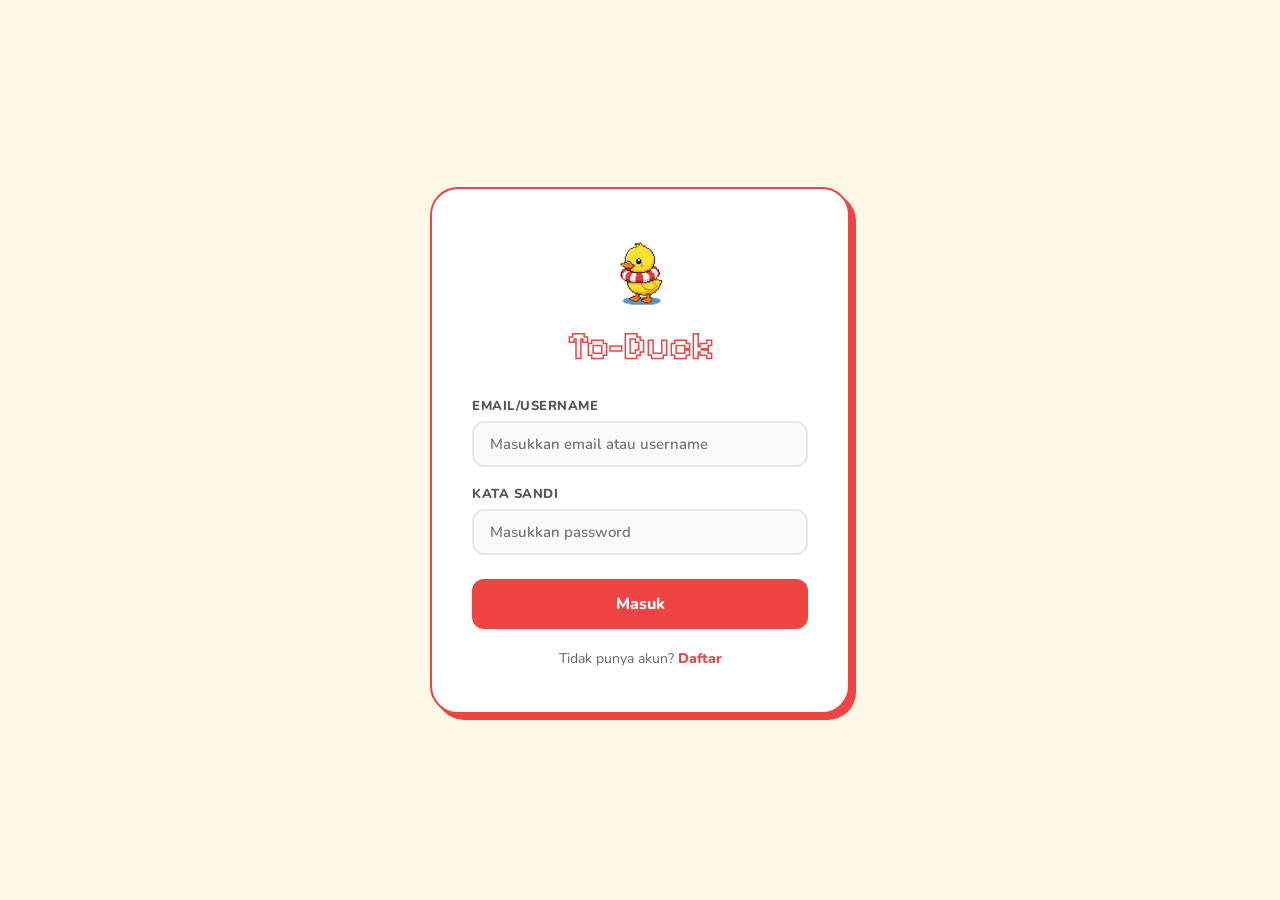
==== commit c9681f9b: "dikit" ====
--- a/login.html
+++ b/login.html
@@ -20,39 +20,39 @@
     <div id="login-form">
       <div class="form-group">
         <label>Email/Username</label>
-        <input type="text" class="form-input" id="login-email" placeholder="Enter email or username">
+        <input type="text" class="form-input" id="login-email" placeholder="Masukkan email atau username">
       </div>
       <div class="form-group">
-        <label>Password</label>
-        <input type="password" class="form-input" id="login-pass" placeholder="Enter password">
+        <label>Kata Sandi</label>
+        <input type="password" class="form-input" id="login-pass" placeholder="Masukkan password">
       </div>
-      <button class="btn-primary" onclick="doLogin()">Login</button>
+      <button class="btn-primary" onclick="doLogin()">Masuk</button>
       <div class="auth-footer">
-        Don't have an account? <span class="auth-link" onclick="showRegister()">Sign up</span>
+        Tidak punya akun? <span class="auth-link" onclick="showRegister()">Daftar</span>
       </div>
     </div>
 
     <!-- REGISTER FORM -->
     <div id="register-form" style="display:none;">
       <div class="form-group">
-        <label>Full Name</label>
-        <input type="text" class="form-input" id="reg-name" placeholder="Enter full name">
+        <label>Nama Lengkap</label>
+        <input type="text" class="form-input" id="reg-name" placeholder="Masukkan nama lengkap">
       </div>
       <div class="form-group">
         <label>Email</label>
-        <input type="email" class="form-input" id="reg-email" placeholder="Enter email">
+        <input type="email" class="form-input" id="reg-email" placeholder="Masukkan email">
       </div>
       <div class="form-group">
-        <label>Password</label>
-        <input type="password" class="form-input" id="reg-pass" placeholder="Create password">
+        <label>Kata Sandi</label>
+        <input type="password" class="form-input" id="reg-pass" placeholder="Buat kata sandi">
       </div>
       <div class="form-group">
-        <label>Confirm Password</label>
-        <input type="password" class="form-input" id="reg-pass2" placeholder="Confirm password">
+        <label>Konfirmasi Kata Sandi</label>
+        <input type="password" class="form-input" id="reg-pass2" placeholder="Konfirmasi kata sandi">
       </div>
-      <button class="btn-primary" onclick="doRegister()">Sign up</button>
+      <button class="btn-primary" onclick="doRegister()">Daftar</button>
       <div class="auth-footer">
-        Already have an account? <span class="auth-link" onclick="showLogin()">Login</span>
+        Sudah punya akun? <span class="auth-link" onclick="showLogin()">Masuk</span>
       </div>
     </div>
   </div>
--- a/style.css
+++ b/style.css
@@ -28,11 +28,17 @@
   background: var(--yellow-light);
   min-height: 100vh;
   display: flex;
-  overflow-y: auto;
+  overflow: hidden;
 }
 
 /* ── SIDEBAR ── */
 .sidebar {
+  position:sticky;
+  top: 0;
+  left: 0;
+  height: 100vh;
+  width: var(--sidebar-w);
+  overflow: hidden;
   width: var(--sidebar-w);
   background: var(--yellow);
   display: flex;
@@ -67,7 +73,7 @@
   justify-content: center;
 }
 
-.logo-area {
+.logo-area { 
   padding: 22px 20px 10px;
   display: flex;
   align-items: center;
@@ -160,6 +166,8 @@
   flex: 1;
   display: flex;
   flex-direction: column;
+  overflow-y: auto;
+  height: 100vh;
 }
 
 /* ── WIDGET ── */
@@ -1159,29 +1167,6 @@
 ::-webkit-scrollbar-track { background: transparent; }
 ::-webkit-scrollbar-thumb { background: #E5E7EB; border-radius: 3px; }
 
-/* Toast
-.toast {
-  position: fixed;
-  box-shadow: 0 8px 20px rgba(0,0,0,0.2);
-  top: 20px;
-  left: 50%;
-  transform: translate(-50%, -100px);
-  background: var(--black);
-  color: #fff;
-  padding: 14px 28px;
-  border-radius: 999px;
-  font-weight: 600;
-  font-size: 14px;
-  z-index: 999;
-  opacity: 0;
-  transition: all .4s ease;
-}
-
-.toast.show {
-  transform: translate(-50%, 0);
-  opacity: 1;
-} */
-
 /* ── TODO-SPECIFIC STYLES ── */
 
     /* ── TODO-SPECIFIC STYLES ── */
